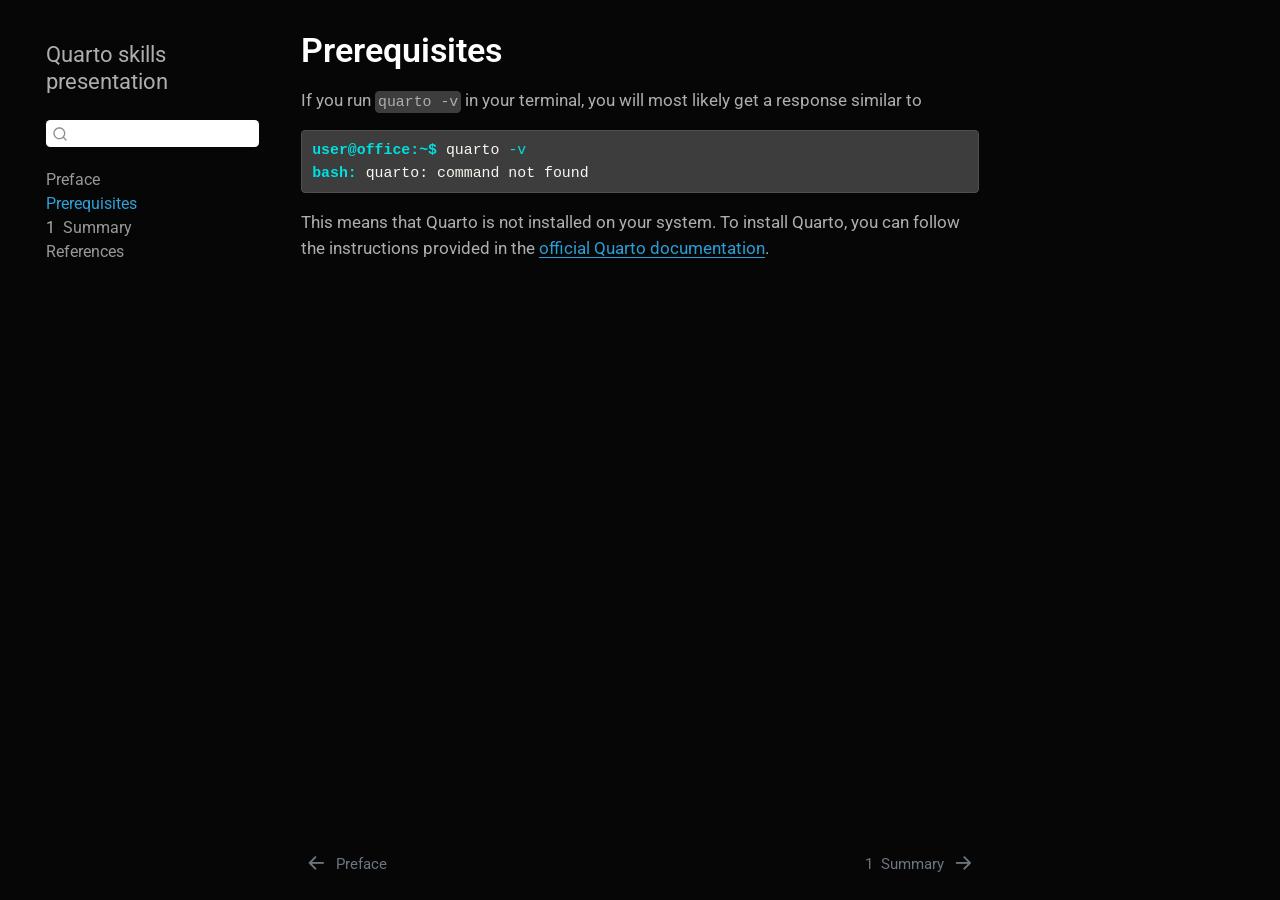
==== _book/intro.html @ 13a71983 "Add initial content for Quarto project - Created index.qmd with a preface introducing Quarto. - Adde" ====
<!DOCTYPE html>
<html xmlns="http://www.w3.org/1999/xhtml" lang="en" xml:lang="en"><head>

<meta charset="utf-8">
<meta name="generator" content="quarto-1.8.25">

<meta name="viewport" content="width=device-width, initial-scale=1.0, user-scalable=yes">


<title>Prerequisites – Quarto skills presentation</title>
<style>
code{white-space: pre-wrap;}
span.smallcaps{font-variant: small-caps;}
div.columns{display: flex; gap: min(4vw, 1.5em);}
div.column{flex: auto; overflow-x: auto;}
div.hanging-indent{margin-left: 1.5em; text-indent: -1.5em;}
ul.task-list{list-style: none;}
ul.task-list li input[type="checkbox"] {
  width: 0.8em;
  margin: 0 0.8em 0.2em -1em; /* quarto-specific, see https://github.com/quarto-dev/quarto-cli/issues/4556 */ 
  vertical-align: middle;
}
/* CSS for syntax highlighting */
html { -webkit-text-size-adjust: 100%; }
pre > code.sourceCode { white-space: pre; position: relative; }
pre > code.sourceCode > span { display: inline-block; line-height: 1.25; }
pre > code.sourceCode > span:empty { height: 1.2em; }
.sourceCode { overflow: visible; }
code.sourceCode > span { color: inherit; text-decoration: inherit; }
div.sourceCode { margin: 1em 0; }
pre.sourceCode { margin: 0; }
@media screen {
div.sourceCode { overflow: auto; }
}
@media print {
pre > code.sourceCode { white-space: pre-wrap; }
pre > code.sourceCode > span { text-indent: -5em; padding-left: 5em; }
}
pre.numberSource code
  { counter-reset: source-line 0; }
pre.numberSource code > span
  { position: relative; left: -4em; counter-increment: source-line; }
pre.numberSource code > span > a:first-child::before
  { content: counter(source-line);
    position: relative; left: -1em; text-align: right; vertical-align: baseline;
    border: none; display: inline-block;
    -webkit-touch-callout: none; -webkit-user-select: none;
    -khtml-user-select: none; -moz-user-select: none;
    -ms-user-select: none; user-select: none;
    padding: 0 4px; width: 4em;
  }
pre.numberSource { margin-left: 3em;  padding-left: 4px; }
div.sourceCode
  {   }
@media screen {
pre > code.sourceCode > span > a:first-child::before { text-decoration: underline; }
}
</style>


<script src="site_libs/quarto-nav/quarto-nav.js"></script>
<script src="site_libs/quarto-nav/headroom.min.js"></script>
<script src="site_libs/clipboard/clipboard.min.js"></script>
<script src="site_libs/quarto-search/autocomplete.umd.js"></script>
<script src="site_libs/quarto-search/fuse.min.js"></script>
<script src="site_libs/quarto-search/quarto-search.js"></script>
<meta name="quarto:offset" content="./">
<link href="./summary.html" rel="next">
<link href="./index.html" rel="prev">
<script src="site_libs/quarto-html/quarto.js" type="module"></script>
<script src="site_libs/quarto-html/tabsets/tabsets.js" type="module"></script>
<script src="site_libs/quarto-html/axe/axe-check.js" type="module"></script>
<script src="site_libs/quarto-html/popper.min.js"></script>
<script src="site_libs/quarto-html/tippy.umd.min.js"></script>
<script src="site_libs/quarto-html/anchor.min.js"></script>
<link href="site_libs/quarto-html/tippy.css" rel="stylesheet">
<link href="site_libs/quarto-html/quarto-syntax-highlighting-dark-707d8167ce6003fca903bfe2be84ab7f.css" rel="stylesheet" id="quarto-text-highlighting-styles">
<script src="site_libs/bootstrap/bootstrap.min.js"></script>
<link href="site_libs/bootstrap/bootstrap-icons.css" rel="stylesheet">
<link href="site_libs/bootstrap/bootstrap-f989f0be0083fdbf4c28dfc72193fa8f.min.css" rel="stylesheet" append-hash="true" id="quarto-bootstrap" data-mode="dark">
<script id="quarto-search-options" type="application/json">{
  "location": "sidebar",
  "copy-button": false,
  "collapse-after": 3,
  "panel-placement": "start",
  "type": "textbox",
  "limit": 50,
  "keyboard-shortcut": [
    "f",
    "/",
    "s"
  ],
  "show-item-context": false,
  "language": {
    "search-no-results-text": "No results",
    "search-matching-documents-text": "matching documents",
    "search-copy-link-title": "Copy link to search",
    "search-hide-matches-text": "Hide additional matches",
    "search-more-match-text": "more match in this document",
    "search-more-matches-text": "more matches in this document",
    "search-clear-button-title": "Clear",
    "search-text-placeholder": "",
    "search-detached-cancel-button-title": "Cancel",
    "search-submit-button-title": "Submit",
    "search-label": "Search"
  }
}</script>


</head>

<body class="nav-sidebar floating quarto-light">

<div id="quarto-search-results"></div>
  <header id="quarto-header" class="headroom fixed-top">
  <nav class="quarto-secondary-nav">
    <div class="container-fluid d-flex">
      <button type="button" class="quarto-btn-toggle btn" data-bs-toggle="collapse" role="button" data-bs-target=".quarto-sidebar-collapse-item" aria-controls="quarto-sidebar" aria-expanded="false" aria-label="Toggle sidebar navigation" onclick="if (window.quartoToggleHeadroom) { window.quartoToggleHeadroom(); }">
        <i class="bi bi-layout-text-sidebar-reverse"></i>
      </button>
        <nav class="quarto-page-breadcrumbs" aria-label="breadcrumb"><ol class="breadcrumb"><li class="breadcrumb-item"><a href="./intro.html">Prerequisites</a></li></ol></nav>
        <a class="flex-grow-1" role="navigation" data-bs-toggle="collapse" data-bs-target=".quarto-sidebar-collapse-item" aria-controls="quarto-sidebar" aria-expanded="false" aria-label="Toggle sidebar navigation" onclick="if (window.quartoToggleHeadroom) { window.quartoToggleHeadroom(); }">      
        </a>
      <button type="button" class="btn quarto-search-button" aria-label="Search" onclick="window.quartoOpenSearch();">
        <i class="bi bi-search"></i>
      </button>
    </div>
  </nav>
</header>
<!-- content -->
<div id="quarto-content" class="quarto-container page-columns page-rows-contents page-layout-article">
<!-- sidebar -->
  <nav id="quarto-sidebar" class="sidebar collapse collapse-horizontal quarto-sidebar-collapse-item sidebar-navigation floating overflow-auto">
    <div class="pt-lg-2 mt-2 text-left sidebar-header sidebar-header-stacked">
      <a href="./index.html" class="sidebar-logo-link">
      </a>
    <div class="sidebar-title mb-0 py-0">
      <a href="./">Quarto skills presentation</a> 
    </div>
      </div>
        <div class="mt-2 flex-shrink-0 align-items-center">
        <div class="sidebar-search">
        <div id="quarto-search" class="" title="Search"></div>
        </div>
        </div>
    <div class="sidebar-menu-container"> 
    <ul class="list-unstyled mt-1">
        <li class="sidebar-item">
  <div class="sidebar-item-container"> 
  <a href="./index.html" class="sidebar-item-text sidebar-link">
 <span class="menu-text">Preface</span></a>
  </div>
</li>
        <li class="sidebar-item">
  <div class="sidebar-item-container"> 
  <a href="./intro.html" class="sidebar-item-text sidebar-link active">
 <span class="menu-text">Prerequisites</span></a>
  </div>
</li>
        <li class="sidebar-item">
  <div class="sidebar-item-container"> 
  <a href="./summary.html" class="sidebar-item-text sidebar-link">
 <span class="menu-text"><span class="chapter-number">1</span>&nbsp; <span class="chapter-title">Summary</span></span></a>
  </div>
</li>
        <li class="sidebar-item">
  <div class="sidebar-item-container"> 
  <a href="./references.html" class="sidebar-item-text sidebar-link">
 <span class="menu-text">References</span></a>
  </div>
</li>
    </ul>
    </div>
</nav>
<div id="quarto-sidebar-glass" class="quarto-sidebar-collapse-item" data-bs-toggle="collapse" data-bs-target=".quarto-sidebar-collapse-item"></div>
<!-- margin-sidebar -->
    <div id="quarto-margin-sidebar" class="sidebar margin-sidebar zindex-bottom">
        
    </div>
<!-- main -->
<main class="content" id="quarto-document-content">

<header id="title-block-header" class="quarto-title-block default">
<div class="quarto-title">
<h1 class="title">Prerequisites</h1>
</div>



<div class="quarto-title-meta">

    
  
    
  </div>
  


</header>


<p>If you run <code>quarto -v</code> in your terminal, you will most likely get a response similar to</p>
<div class="code-copy-outer-scaffold"><div class="sourceCode" id="cb1"><pre class="sourceCode bash code-with-copy"><code class="sourceCode bash"><span id="cb1-1"><a href="#cb1-1" aria-hidden="true" tabindex="-1"></a><span class="ex">user@office:~$</span> quarto <span class="at">-v</span></span>
<span id="cb1-2"><a href="#cb1-2" aria-hidden="true" tabindex="-1"></a><span class="ex">bash:</span> quarto: command not found</span></code></pre></div><button title="Copy to Clipboard" class="code-copy-button"><i class="bi"></i></button></div>
<p>This means that Quarto is not installed on your system. To install Quarto, you can follow the instructions provided in the <a href="https://quarto.org/docs/get-started/">official Quarto documentation</a>.</p>



</main> <!-- /main -->
<script id="quarto-html-after-body" type="application/javascript">
  window.document.addEventListener("DOMContentLoaded", function (event) {
    const icon = "";
    const anchorJS = new window.AnchorJS();
    anchorJS.options = {
      placement: 'right',
      icon: icon
    };
    anchorJS.add('.anchored');
    const isCodeAnnotation = (el) => {
      for (const clz of el.classList) {
        if (clz.startsWith('code-annotation-')) {                     
          return true;
        }
      }
      return false;
    }
    const onCopySuccess = function(e) {
      // button target
      const button = e.trigger;
      // don't keep focus
      button.blur();
      // flash "checked"
      button.classList.add('code-copy-button-checked');
      var currentTitle = button.getAttribute("title");
      button.setAttribute("title", "Copied!");
      let tooltip;
      if (window.bootstrap) {
        button.setAttribute("data-bs-toggle", "tooltip");
        button.setAttribute("data-bs-placement", "left");
        button.setAttribute("data-bs-title", "Copied!");
        tooltip = new bootstrap.Tooltip(button, 
          { trigger: "manual", 
            customClass: "code-copy-button-tooltip",
            offset: [0, -8]});
        tooltip.show();    
      }
      setTimeout(function() {
        if (tooltip) {
          tooltip.hide();
          button.removeAttribute("data-bs-title");
          button.removeAttribute("data-bs-toggle");
          button.removeAttribute("data-bs-placement");
        }
        button.setAttribute("title", currentTitle);
        button.classList.remove('code-copy-button-checked');
      }, 1000);
      // clear code selection
      e.clearSelection();
    }
    const getTextToCopy = function(trigger) {
      const outerScaffold = trigger.parentElement.cloneNode(true);
      const codeEl = outerScaffold.querySelector('code');
      for (const childEl of codeEl.children) {
        if (isCodeAnnotation(childEl)) {
          childEl.remove();
        }
      }
      return codeEl.innerText;
    }
    const clipboard = new window.ClipboardJS('.code-copy-button:not([data-in-quarto-modal])', {
      text: getTextToCopy
    });
    clipboard.on('success', onCopySuccess);
    if (window.document.getElementById('quarto-embedded-source-code-modal')) {
      const clipboardModal = new window.ClipboardJS('.code-copy-button[data-in-quarto-modal]', {
        text: getTextToCopy,
        container: window.document.getElementById('quarto-embedded-source-code-modal')
      });
      clipboardModal.on('success', onCopySuccess);
    }
      var localhostRegex = new RegExp(/^(?:http|https):\/\/localhost\:?[0-9]*\//);
      var mailtoRegex = new RegExp(/^mailto:/);
        var filterRegex = new RegExp('/' + window.location.host + '/');
      var isInternal = (href) => {
          return filterRegex.test(href) || localhostRegex.test(href) || mailtoRegex.test(href);
      }
      // Inspect non-navigation links and adorn them if external
     var links = window.document.querySelectorAll('a[href]:not(.nav-link):not(.navbar-brand):not(.toc-action):not(.sidebar-link):not(.sidebar-item-toggle):not(.pagination-link):not(.no-external):not([aria-hidden]):not(.dropdown-item):not(.quarto-navigation-tool):not(.about-link)');
      for (var i=0; i<links.length; i++) {
        const link = links[i];
        if (!isInternal(link.href)) {
          // undo the damage that might have been done by quarto-nav.js in the case of
          // links that we want to consider external
          if (link.dataset.originalHref !== undefined) {
            link.href = link.dataset.originalHref;
          }
        }
      }
    function tippyHover(el, contentFn, onTriggerFn, onUntriggerFn) {
      const config = {
        allowHTML: true,
        maxWidth: 500,
        delay: 100,
        arrow: false,
        appendTo: function(el) {
            return el.parentElement;
        },
        interactive: true,
        interactiveBorder: 10,
        theme: 'quarto',
        placement: 'bottom-start',
      };
      if (contentFn) {
        config.content = contentFn;
      }
      if (onTriggerFn) {
        config.onTrigger = onTriggerFn;
      }
      if (onUntriggerFn) {
        config.onUntrigger = onUntriggerFn;
      }
      window.tippy(el, config); 
    }
    const noterefs = window.document.querySelectorAll('a[role="doc-noteref"]');
    for (var i=0; i<noterefs.length; i++) {
      const ref = noterefs[i];
      tippyHover(ref, function() {
        // use id or data attribute instead here
        let href = ref.getAttribute('data-footnote-href') || ref.getAttribute('href');
        try { href = new URL(href).hash; } catch {}
        const id = href.replace(/^#\/?/, "");
        const note = window.document.getElementById(id);
        if (note) {
          return note.innerHTML;
        } else {
          return "";
        }
      });
    }
    const xrefs = window.document.querySelectorAll('a.quarto-xref');
    const processXRef = (id, note) => {
      // Strip column container classes
      const stripColumnClz = (el) => {
        el.classList.remove("page-full", "page-columns");
        if (el.children) {
          for (const child of el.children) {
            stripColumnClz(child);
          }
        }
      }
      stripColumnClz(note)
      if (id === null || id.startsWith('sec-')) {
        // Special case sections, only their first couple elements
        const container = document.createElement("div");
        if (note.children && note.children.length > 2) {
          container.appendChild(note.children[0].cloneNode(true));
          for (let i = 1; i < note.children.length; i++) {
            const child = note.children[i];
            if (child.tagName === "P" && child.innerText === "") {
              continue;
            } else {
              container.appendChild(child.cloneNode(true));
              break;
            }
          }
          if (window.Quarto?.typesetMath) {
            window.Quarto.typesetMath(container);
          }
          return container.innerHTML
        } else {
          if (window.Quarto?.typesetMath) {
            window.Quarto.typesetMath(note);
          }
          return note.innerHTML;
        }
      } else {
        // Remove any anchor links if they are present
        const anchorLink = note.querySelector('a.anchorjs-link');
        if (anchorLink) {
          anchorLink.remove();
        }
        if (window.Quarto?.typesetMath) {
          window.Quarto.typesetMath(note);
        }
        if (note.classList.contains("callout")) {
          return note.outerHTML;
        } else {
          return note.innerHTML;
        }
      }
    }
    for (var i=0; i<xrefs.length; i++) {
      const xref = xrefs[i];
      tippyHover(xref, undefined, function(instance) {
        instance.disable();
        let url = xref.getAttribute('href');
        let hash = undefined; 
        if (url.startsWith('#')) {
          hash = url;
        } else {
          try { hash = new URL(url).hash; } catch {}
        }
        if (hash) {
          const id = hash.replace(/^#\/?/, "");
          const note = window.document.getElementById(id);
          if (note !== null) {
            try {
              const html = processXRef(id, note.cloneNode(true));
              instance.setContent(html);
            } finally {
              instance.enable();
              instance.show();
            }
          } else {
            // See if we can fetch this
            fetch(url.split('#')[0])
            .then(res => res.text())
            .then(html => {
              const parser = new DOMParser();
              const htmlDoc = parser.parseFromString(html, "text/html");
              const note = htmlDoc.getElementById(id);
              if (note !== null) {
                const html = processXRef(id, note);
                instance.setContent(html);
              } 
            }).finally(() => {
              instance.enable();
              instance.show();
            });
          }
        } else {
          // See if we can fetch a full url (with no hash to target)
          // This is a special case and we should probably do some content thinning / targeting
          fetch(url)
          .then(res => res.text())
          .then(html => {
            const parser = new DOMParser();
            const htmlDoc = parser.parseFromString(html, "text/html");
            const note = htmlDoc.querySelector('main.content');
            if (note !== null) {
              // This should only happen for chapter cross references
              // (since there is no id in the URL)
              // remove the first header
              if (note.children.length > 0 && note.children[0].tagName === "HEADER") {
                note.children[0].remove();
              }
              const html = processXRef(null, note);
              instance.setContent(html);
            } 
          }).finally(() => {
            instance.enable();
            instance.show();
          });
        }
      }, function(instance) {
      });
    }
        let selectedAnnoteEl;
        const selectorForAnnotation = ( cell, annotation) => {
          let cellAttr = 'data-code-cell="' + cell + '"';
          let lineAttr = 'data-code-annotation="' +  annotation + '"';
          const selector = 'span[' + cellAttr + '][' + lineAttr + ']';
          return selector;
        }
        const selectCodeLines = (annoteEl) => {
          const doc = window.document;
          const targetCell = annoteEl.getAttribute("data-target-cell");
          const targetAnnotation = annoteEl.getAttribute("data-target-annotation");
          const annoteSpan = window.document.querySelector(selectorForAnnotation(targetCell, targetAnnotation));
          const lines = annoteSpan.getAttribute("data-code-lines").split(",");
          const lineIds = lines.map((line) => {
            return targetCell + "-" + line;
          })
          let top = null;
          let height = null;
          let parent = null;
          if (lineIds.length > 0) {
              //compute the position of the single el (top and bottom and make a div)
              const el = window.document.getElementById(lineIds[0]);
              top = el.offsetTop;
              height = el.offsetHeight;
              parent = el.parentElement.parentElement;
            if (lineIds.length > 1) {
              const lastEl = window.document.getElementById(lineIds[lineIds.length - 1]);
              const bottom = lastEl.offsetTop + lastEl.offsetHeight;
              height = bottom - top;
            }
            if (top !== null && height !== null && parent !== null) {
              // cook up a div (if necessary) and position it 
              let div = window.document.getElementById("code-annotation-line-highlight");
              if (div === null) {
                div = window.document.createElement("div");
                div.setAttribute("id", "code-annotation-line-highlight");
                div.style.position = 'absolute';
                parent.appendChild(div);
              }
              div.style.top = top - 2 + "px";
              div.style.height = height + 4 + "px";
              div.style.left = 0;
              let gutterDiv = window.document.getElementById("code-annotation-line-highlight-gutter");
              if (gutterDiv === null) {
                gutterDiv = window.document.createElement("div");
                gutterDiv.setAttribute("id", "code-annotation-line-highlight-gutter");
                gutterDiv.style.position = 'absolute';
                const codeCell = window.document.getElementById(targetCell);
                const gutter = codeCell.querySelector('.code-annotation-gutter');
                gutter.appendChild(gutterDiv);
              }
              gutterDiv.style.top = top - 2 + "px";
              gutterDiv.style.height = height + 4 + "px";
            }
            selectedAnnoteEl = annoteEl;
          }
        };
        const unselectCodeLines = () => {
          const elementsIds = ["code-annotation-line-highlight", "code-annotation-line-highlight-gutter"];
          elementsIds.forEach((elId) => {
            const div = window.document.getElementById(elId);
            if (div) {
              div.remove();
            }
          });
          selectedAnnoteEl = undefined;
        };
          // Handle positioning of the toggle
      window.addEventListener(
        "resize",
        throttle(() => {
          elRect = undefined;
          if (selectedAnnoteEl) {
            selectCodeLines(selectedAnnoteEl);
          }
        }, 10)
      );
      function throttle(fn, ms) {
      let throttle = false;
      let timer;
        return (...args) => {
          if(!throttle) { // first call gets through
              fn.apply(this, args);
              throttle = true;
          } else { // all the others get throttled
              if(timer) clearTimeout(timer); // cancel #2
              timer = setTimeout(() => {
                fn.apply(this, args);
                timer = throttle = false;
              }, ms);
          }
        };
      }
        // Attach click handler to the DT
        const annoteDls = window.document.querySelectorAll('dt[data-target-cell]');
        for (const annoteDlNode of annoteDls) {
          annoteDlNode.addEventListener('click', (event) => {
            const clickedEl = event.target;
            if (clickedEl !== selectedAnnoteEl) {
              unselectCodeLines();
              const activeEl = window.document.querySelector('dt[data-target-cell].code-annotation-active');
              if (activeEl) {
                activeEl.classList.remove('code-annotation-active');
              }
              selectCodeLines(clickedEl);
              clickedEl.classList.add('code-annotation-active');
            } else {
              // Unselect the line
              unselectCodeLines();
              clickedEl.classList.remove('code-annotation-active');
            }
          });
        }
    const findCites = (el) => {
      const parentEl = el.parentElement;
      if (parentEl) {
        const cites = parentEl.dataset.cites;
        if (cites) {
          return {
            el,
            cites: cites.split(' ')
          };
        } else {
          return findCites(el.parentElement)
        }
      } else {
        return undefined;
      }
    };
    var bibliorefs = window.document.querySelectorAll('a[role="doc-biblioref"]');
    for (var i=0; i<bibliorefs.length; i++) {
      const ref = bibliorefs[i];
      const citeInfo = findCites(ref);
      if (citeInfo) {
        tippyHover(citeInfo.el, function() {
          var popup = window.document.createElement('div');
          citeInfo.cites.forEach(function(cite) {
            var citeDiv = window.document.createElement('div');
            citeDiv.classList.add('hanging-indent');
            citeDiv.classList.add('csl-entry');
            var biblioDiv = window.document.getElementById('ref-' + cite);
            if (biblioDiv) {
              citeDiv.innerHTML = biblioDiv.innerHTML;
            }
            popup.appendChild(citeDiv);
          });
          return popup.innerHTML;
        });
      }
    }
  });
  </script>
<nav class="page-navigation">
  <div class="nav-page nav-page-previous">
      <a href="./index.html" class="pagination-link" aria-label="Preface">
        <i class="bi bi-arrow-left-short"></i> <span class="nav-page-text">Preface</span>
      </a>          
  </div>
  <div class="nav-page nav-page-next">
      <a href="./summary.html" class="pagination-link" aria-label="Summary">
        <span class="nav-page-text"><span class="chapter-number">1</span>&nbsp; <span class="chapter-title">Summary</span></span> <i class="bi bi-arrow-right-short"></i>
      </a>
  </div>
</nav>
</div> <!-- /content -->




</body></html>
---- _book/site_libs/quarto-html/tippy.css ----
.tippy-box[data-animation=fade][data-state=hidden]{opacity:0}[data-tippy-root]{max-width:calc(100vw - 10px)}.tippy-box{position:relative;background-color:#333;color:#fff;border-radius:4px;font-size:14px;line-height:1.4;white-space:normal;outline:0;transition-property:transform,visibility,opacity}.tippy-box[data-placement^=top]>.tippy-arrow{bottom:0}.tippy-box[data-placement^=top]>.tippy-arrow:before{bottom:-7px;left:0;border-width:8px 8px 0;border-top-color:initial;transform-origin:center top}.tippy-box[data-placement^=bottom]>.tippy-arrow{top:0}.tippy-box[data-placement^=bottom]>.tippy-arrow:before{top:-7px;left:0;border-width:0 8px 8px;border-bottom-color:initial;transform-origin:center bottom}.tippy-box[data-placement^=left]>.tippy-arrow{right:0}.tippy-box[data-placement^=left]>.tippy-arrow:before{border-width:8px 0 8px 8px;border-left-color:initial;right:-7px;transform-origin:center left}.tippy-box[data-placement^=right]>.tippy-arrow{left:0}.tippy-box[data-placement^=right]>.tippy-arrow:before{left:-7px;border-width:8px 8px 8px 0;border-right-color:initial;transform-origin:center right}.tippy-box[data-inertia][data-state=visible]{transition-timing-function:cubic-bezier(.54,1.5,.38,1.11)}.tippy-arrow{width:16px;height:16px;color:#333}.tippy-arrow:before{content:"";position:absolute;border-color:transparent;border-style:solid}.tippy-content{position:relative;padding:5px 9px;z-index:1}
---- _book/site_libs/quarto-html/quarto-syntax-highlighting-dark-707d8167ce6003fca903bfe2be84ab7f.css ----
/* quarto syntax highlight colors */
:root {
  --quarto-hl-al-color: #f07178;
  --quarto-hl-an-color: #d4d0ab;
  --quarto-hl-at-color: #00e0e0;
  --quarto-hl-bn-color: #d4d0ab;
  --quarto-hl-bu-color: #abe338;
  --quarto-hl-ch-color: #abe338;
  --quarto-hl-co-color: #f8f8f2;
  --quarto-hl-cv-color: #ffd700;
  --quarto-hl-cn-color: #ffd700;
  --quarto-hl-cf-color: #ffa07a;
  --quarto-hl-dt-color: #ffa07a;
  --quarto-hl-dv-color: #d4d0ab;
  --quarto-hl-do-color: #f8f8f2;
  --quarto-hl-er-color: #f07178;
  --quarto-hl-ex-color: #00e0e0;
  --quarto-hl-fl-color: #d4d0ab;
  --quarto-hl-fu-color: #ffa07a;
  --quarto-hl-im-color: #abe338;
  --quarto-hl-in-color: #d4d0ab;
  --quarto-hl-kw-color: #ffa07a;
  --quarto-hl-op-color: #ffa07a;
  --quarto-hl-ot-color: #00e0e0;
  --quarto-hl-pp-color: #dcc6e0;
  --quarto-hl-re-color: #00e0e0;
  --quarto-hl-sc-color: #abe338;
  --quarto-hl-ss-color: #abe338;
  --quarto-hl-st-color: #abe338;
  --quarto-hl-va-color: #00e0e0;
  --quarto-hl-vs-color: #abe338;
  --quarto-hl-wa-color: #dcc6e0;
}

/* other quarto variables */
:root {
  --quarto-font-monospace: SFMono-Regular, Menlo, Monaco, Consolas, "Liberation Mono", "Courier New", monospace;
}

/* syntax highlight based on Pandoc's rules */
pre > code.sourceCode > span {
  color: #f8f8f2;
}

code.sourceCode > span {
  color: #f8f8f2;
}

div.sourceCode,
div.sourceCode pre.sourceCode {
  color: #f8f8f2;
}

/* Normal */
code span {
  color: #f8f8f2;
}

/* Alert */
code span.al {
  color: #f07178;
}

/* Annotation */
code span.an {
  color: #d4d0ab;
}

/* Attribute */
code span.at {
  color: #00e0e0;
}

/* BaseN */
code span.bn {
  color: #d4d0ab;
}

/* BuiltIn */
code span.bu {
  color: #abe338;
}

/* ControlFlow */
code span.cf {
  font-weight: bold;
  color: #ffa07a;
}

/* Char */
code span.ch {
  color: #abe338;
}

/* Constant */
code span.cn {
  color: #ffd700;
}

/* Comment */
code span.co {
  font-style: italic;
  color: #f8f8f2;
}

/* CommentVar */
code span.cv {
  color: #ffd700;
}

/* Documentation */
code span.do {
  color: #f8f8f2;
}

/* DataType */
code span.dt {
  color: #ffa07a;
}

/* DecVal */
code span.dv {
  color: #d4d0ab;
}

/* Error */
code span.er {
  color: #f07178;
  text-decoration: underline;
}

/* Extension */
code span.ex {
  font-weight: bold;
  color: #00e0e0;
}

/* Float */
code span.fl {
  color: #d4d0ab;
}

/* Function */
code span.fu {
  color: #ffa07a;
}

/* Import */
code span.im {
  color: #abe338;
}

/* Information */
code span.in {
  color: #d4d0ab;
}

/* Keyword */
code span.kw {
  font-weight: bold;
  color: #ffa07a;
}

/* Operator */
code span.op {
  color: #ffa07a;
}

/* Other */
code span.ot {
  color: #00e0e0;
}

/* Preprocessor */
code span.pp {
  color: #dcc6e0;
}

/* RegionMarker */
code span.re {
  background-color: #f8f8f2;
  color: #00e0e0;
}

/* SpecialChar */
code span.sc {
  color: #abe338;
}

/* SpecialString */
code span.ss {
  color: #abe338;
}

/* String */
code span.st {
  color: #abe338;
}

/* Variable */
code span.va {
  color: #00e0e0;
}

/* VerbatimString */
code span.vs {
  color: #abe338;
}

/* Warning */
code span.wa {
  color: #dcc6e0;
}

.prevent-inlining {
  content: "</";
}

/*# sourceMappingURL=f5ab3bb6f5ded8da9f12dd3a91d3da26.css.map */
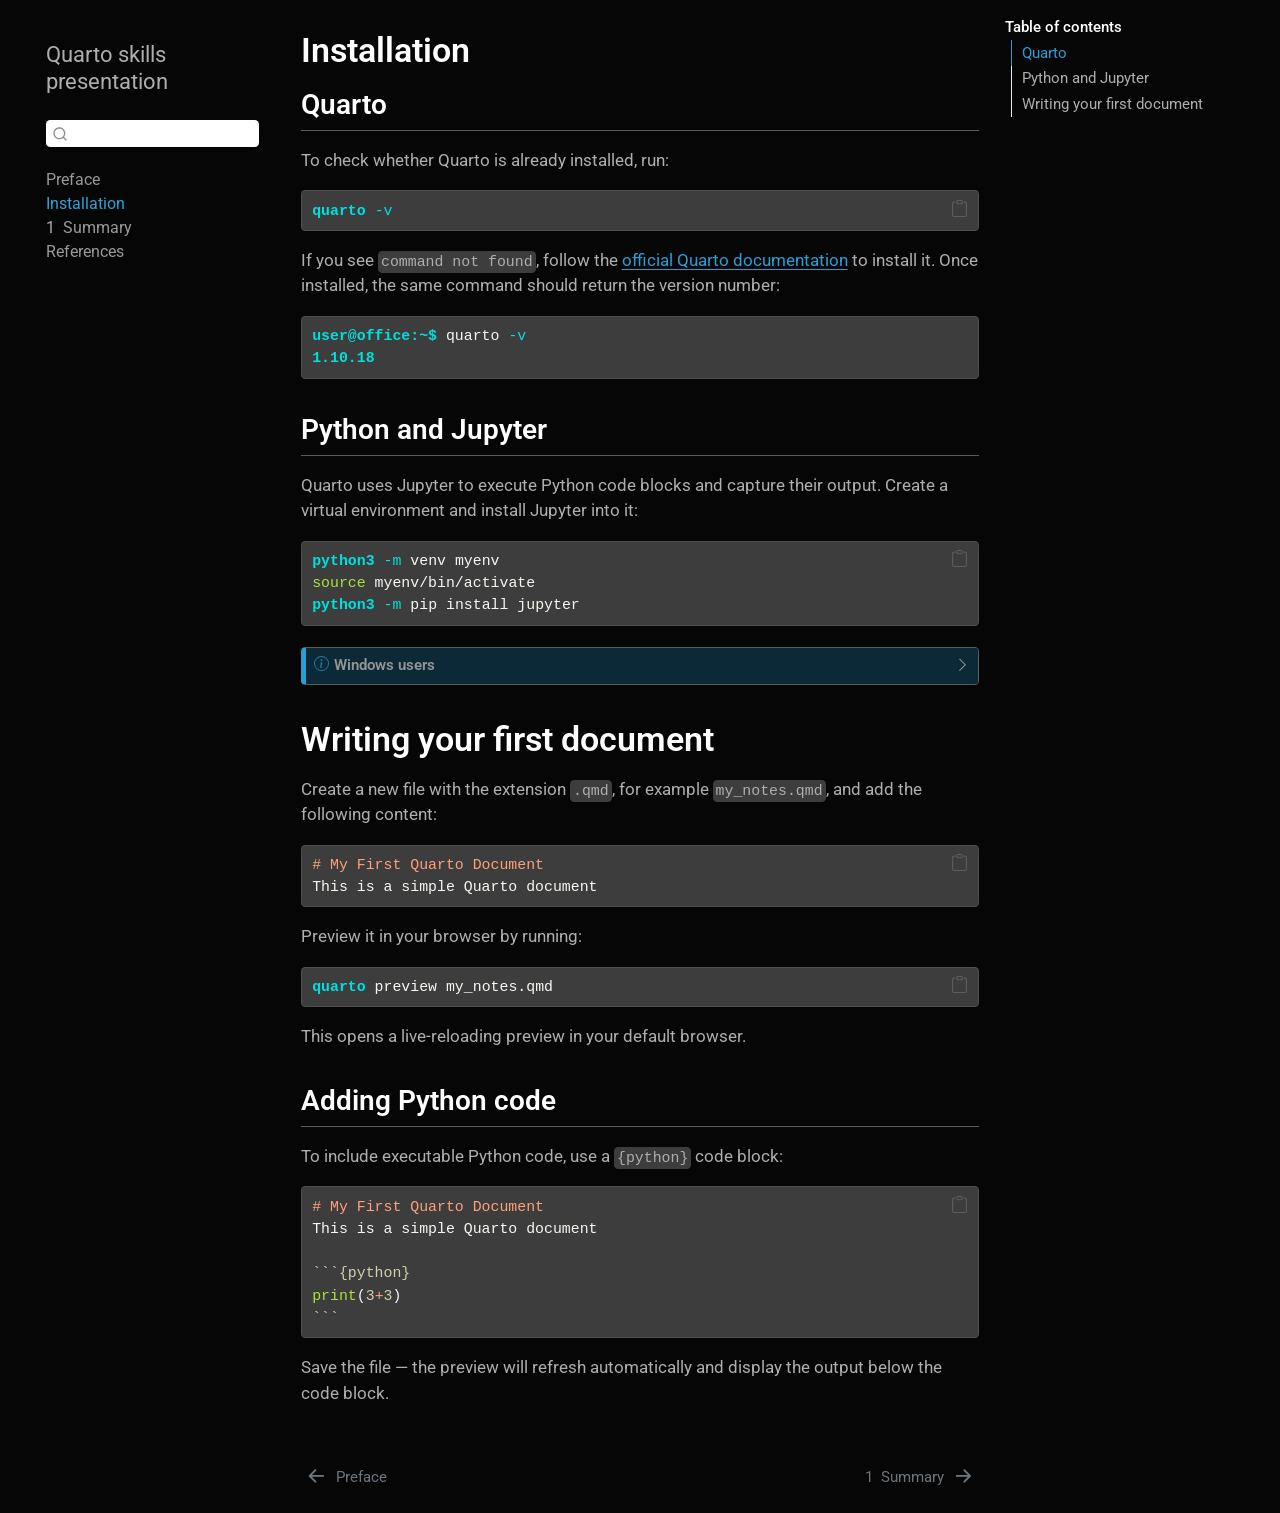
==== commit a38e9196: "Add styles to hide code copy buttons for non-copyable code blocks - Introduced a new CSS rule to hid" ====
--- a/_book/intro.html
+++ b/_book/intro.html
@@ -7,7 +7,7 @@
 <meta name="viewport" content="width=device-width, initial-scale=1.0, user-scalable=yes">
 
 
-<title>Prerequisites – Quarto skills presentation</title>
+<title>Installation – Quarto skills presentation</title>
 <style>
 code{white-space: pre-wrap;}
 span.smallcaps{font-variant: small-caps;}
@@ -77,7 +77,7 @@
 <link href="site_libs/quarto-html/quarto-syntax-highlighting-dark-707d8167ce6003fca903bfe2be84ab7f.css" rel="stylesheet" id="quarto-text-highlighting-styles">
 <script src="site_libs/bootstrap/bootstrap.min.js"></script>
 <link href="site_libs/bootstrap/bootstrap-icons.css" rel="stylesheet">
-<link href="site_libs/bootstrap/bootstrap-f989f0be0083fdbf4c28dfc72193fa8f.min.css" rel="stylesheet" append-hash="true" id="quarto-bootstrap" data-mode="dark">
+<link href="site_libs/bootstrap/bootstrap-5d69478a6298c80ab6194bbe8a970f42.min.css" rel="stylesheet" append-hash="true" id="quarto-bootstrap" data-mode="dark">
 <script id="quarto-search-options" type="application/json">{
   "location": "sidebar",
   "copy-button": false,
@@ -107,6 +107,7 @@
 }</script>
 
 
+<link rel="stylesheet" href="styles.css">
 </head>
 
 <body class="nav-sidebar floating quarto-light">
@@ -118,7 +119,7 @@
       <button type="button" class="quarto-btn-toggle btn" data-bs-toggle="collapse" role="button" data-bs-target=".quarto-sidebar-collapse-item" aria-controls="quarto-sidebar" aria-expanded="false" aria-label="Toggle sidebar navigation" onclick="if (window.quartoToggleHeadroom) { window.quartoToggleHeadroom(); }">
         <i class="bi bi-layout-text-sidebar-reverse"></i>
       </button>
-        <nav class="quarto-page-breadcrumbs" aria-label="breadcrumb"><ol class="breadcrumb"><li class="breadcrumb-item"><a href="./intro.html">Prerequisites</a></li></ol></nav>
+        <nav class="quarto-page-breadcrumbs" aria-label="breadcrumb"><ol class="breadcrumb"><li class="breadcrumb-item"><a href="./intro.html">Installation</a></li></ol></nav>
         <a class="flex-grow-1" role="navigation" data-bs-toggle="collapse" data-bs-target=".quarto-sidebar-collapse-item" aria-controls="quarto-sidebar" aria-expanded="false" aria-label="Toggle sidebar navigation" onclick="if (window.quartoToggleHeadroom) { window.quartoToggleHeadroom(); }">      
         </a>
       <button type="button" class="btn quarto-search-button" aria-label="Search" onclick="window.quartoOpenSearch();">
@@ -154,7 +155,7 @@
         <li class="sidebar-item">
   <div class="sidebar-item-container"> 
   <a href="./intro.html" class="sidebar-item-text sidebar-link active">
- <span class="menu-text">Prerequisites</span></a>
+ <span class="menu-text">Installation</span></a>
   </div>
 </li>
         <li class="sidebar-item">
@@ -174,15 +175,26 @@
 </nav>
 <div id="quarto-sidebar-glass" class="quarto-sidebar-collapse-item" data-bs-toggle="collapse" data-bs-target=".quarto-sidebar-collapse-item"></div>
 <!-- margin-sidebar -->
-    <div id="quarto-margin-sidebar" class="sidebar margin-sidebar zindex-bottom">
-        
+    <div id="quarto-margin-sidebar" class="sidebar margin-sidebar">
+        <nav id="TOC" role="doc-toc" class="toc-active">
+    <h2 id="toc-title">Table of contents</h2>
+   
+  <ul>
+  <li><a href="#quarto" id="toc-quarto" class="nav-link active" data-scroll-target="#quarto">Quarto</a></li>
+  <li><a href="#python-and-jupyter" id="toc-python-and-jupyter" class="nav-link" data-scroll-target="#python-and-jupyter">Python and Jupyter</a></li>
+  <li><a href="#writing-your-first-document" id="toc-writing-your-first-document" class="nav-link" data-scroll-target="#writing-your-first-document">Writing your first document</a>
+  <ul class="collapse">
+  <li><a href="#adding-python-code" id="toc-adding-python-code" class="nav-link" data-scroll-target="#adding-python-code">Adding Python code</a></li>
+  </ul></li>
+  </ul>
+</nav>
     </div>
 <!-- main -->
 <main class="content" id="quarto-document-content">
 
 <header id="title-block-header" class="quarto-title-block default">
 <div class="quarto-title">
-<h1 class="title">Prerequisites</h1>
+<h1 class="title">Installation</h1>
 </div>
 
 
@@ -199,12 +211,65 @@
 </header>
 
 
-<p>If you run <code>quarto -v</code> in your terminal, you will most likely get a response similar to</p>
-<div class="code-copy-outer-scaffold"><div class="sourceCode" id="cb1"><pre class="sourceCode bash code-with-copy"><code class="sourceCode bash"><span id="cb1-1"><a href="#cb1-1" aria-hidden="true" tabindex="-1"></a><span class="ex">user@office:~$</span> quarto <span class="at">-v</span></span>
-<span id="cb1-2"><a href="#cb1-2" aria-hidden="true" tabindex="-1"></a><span class="ex">bash:</span> quarto: command not found</span></code></pre></div><button title="Copy to Clipboard" class="code-copy-button"><i class="bi"></i></button></div>
-<p>This means that Quarto is not installed on your system. To install Quarto, you can follow the instructions provided in the <a href="https://quarto.org/docs/get-started/">official Quarto documentation</a>.</p>
-
-
+<section id="quarto" class="level2">
+<h2 class="anchored" data-anchor-id="quarto">Quarto</h2>
+<p>To check whether Quarto is already installed, run:</p>
+<div class="code-copy-outer-scaffold"><div class="sourceCode" id="cb1"><pre class="sourceCode bash code-with-copy"><code class="sourceCode bash"><span id="cb1-1"><a href="#cb1-1" aria-hidden="true" tabindex="-1"></a><span class="ex">quarto</span> <span class="at">-v</span></span></code></pre></div><button title="Copy to Clipboard" class="code-copy-button"><i class="bi"></i></button></div>
+<p>If you see <code>command not found</code>, follow the <a href="https://quarto.org/docs/get-started/">official Quarto documentation</a> to install it. Once installed, the same command should return the version number:</p>
+<div data-code-copy="false">
+<div class="code-copy-outer-scaffold"><div class="sourceCode" id="cb2"><pre class="sourceCode bash code-with-copy"><code class="sourceCode bash"><span id="cb2-1"><a href="#cb2-1" aria-hidden="true" tabindex="-1"></a><span class="ex">user@office:~$</span> quarto <span class="at">-v</span></span>
+<span id="cb2-2"><a href="#cb2-2" aria-hidden="true" tabindex="-1"></a><span class="ex">1.10.18</span></span></code></pre></div><button title="Copy to Clipboard" class="code-copy-button"><i class="bi"></i></button></div>
+</div>
+</section>
+<section id="python-and-jupyter" class="level2">
+<h2 class="anchored" data-anchor-id="python-and-jupyter">Python and Jupyter</h2>
+<p>Quarto uses Jupyter to execute Python code blocks and capture their output. Create a virtual environment and install Jupyter into it:</p>
+<div class="code-copy-outer-scaffold"><div class="sourceCode" id="cb3"><pre class="sourceCode bash code-with-copy"><code class="sourceCode bash"><span id="cb3-1"><a href="#cb3-1" aria-hidden="true" tabindex="-1"></a><span class="ex">python3</span> <span class="at">-m</span> venv myenv</span>
+<span id="cb3-2"><a href="#cb3-2" aria-hidden="true" tabindex="-1"></a><span class="bu">source</span> myenv/bin/activate</span>
+<span id="cb3-3"><a href="#cb3-3" aria-hidden="true" tabindex="-1"></a><span class="ex">python3</span> <span class="at">-m</span> pip install jupyter</span></code></pre></div><button title="Copy to Clipboard" class="code-copy-button"><i class="bi"></i></button></div>
+<div class="callout callout-style-default callout-note callout-titled" title="Windows users">
+<div class="callout-header d-flex align-content-center collapsed" data-bs-toggle="collapse" data-bs-target=".callout-1-contents" aria-controls="callout-1" aria-expanded="false" aria-label="Toggle callout">
+<div class="callout-icon-container">
+<i class="callout-icon"></i>
+</div>
+<div class="callout-title-container flex-fill">
+<span class="screen-reader-only">Note</span>Windows users
+</div>
+<div class="callout-btn-toggle d-inline-block border-0 py-1 ps-1 pe-0 float-end"><i class="callout-toggle"></i></div>
+</div>
+<div id="callout-1" class="callout-1-contents callout-collapse collapse">
+<div class="callout-body-container callout-body">
+<p>Activate the virtual environment in PowerShell with:</p>
+<div class="code-copy-outer-scaffold"><div class="sourceCode" id="cb4"><pre class="sourceCode powershell code-with-copy"><code class="sourceCode powershell"><span id="cb4-1"><a href="#cb4-1" aria-hidden="true" tabindex="-1"></a>myenv\Scripts\Activate<span class="op">.</span><span class="fu">ps1</span></span></code></pre></div><button title="Copy to Clipboard" class="code-copy-button"><i class="bi"></i></button></div>
+<p>or in Command Prompt with:</p>
+<div class="code-copy-outer-scaffold"><div class="sourceCode" id="cb5"><pre class="sourceCode cmd code-with-copy"><code class="sourceCode dosbat"><span id="cb5-1"><a href="#cb5-1" aria-hidden="true" tabindex="-1"></a>myenv\Scripts\activate.bat</span></code></pre></div><button title="Copy to Clipboard" class="code-copy-button"><i class="bi"></i></button></div>
+<p>Then install Jupyter the same way: <code>python3 -m pip install jupyter</code></p>
+</div>
+</div>
+</div>
+</section>
+<section id="writing-your-first-document" class="level1">
+<h1>Writing your first document</h1>
+<p>Create a new file with the extension <code>.qmd</code>, for example <code>my_notes.qmd</code>, and add the following content:</p>
+<div class="code-copy-outer-scaffold"><div class="sourceCode" id="cb6"><pre class="sourceCode markdown code-with-copy"><code class="sourceCode markdown"><span id="cb6-1"><a href="#cb6-1" aria-hidden="true" tabindex="-1"></a><span class="fu"># My First Quarto Document</span></span>
+<span id="cb6-2"><a href="#cb6-2" aria-hidden="true" tabindex="-1"></a>This is a simple Quarto document</span></code></pre></div><button title="Copy to Clipboard" class="code-copy-button"><i class="bi"></i></button></div>
+<p>Preview it in your browser by running:</p>
+<div class="code-copy-outer-scaffold"><div class="sourceCode" id="cb7"><pre class="sourceCode bash code-with-copy"><code class="sourceCode bash"><span id="cb7-1"><a href="#cb7-1" aria-hidden="true" tabindex="-1"></a><span class="ex">quarto</span> preview my_notes.qmd</span></code></pre></div><button title="Copy to Clipboard" class="code-copy-button"><i class="bi"></i></button></div>
+<p>This opens a live-reloading preview in your default browser.</p>
+<section id="adding-python-code" class="level2">
+<h2 class="anchored" data-anchor-id="adding-python-code">Adding Python code</h2>
+<p>To include executable Python code, use a <code>{python}</code> code block:</p>
+<div class="code-copy-outer-scaffold"><div class="sourceCode" id="cb8"><pre class="sourceCode markdown code-with-copy"><code class="sourceCode markdown"><span id="cb8-1"><a href="#cb8-1" aria-hidden="true" tabindex="-1"></a><span class="fu"># My First Quarto Document</span></span>
+<span id="cb8-2"><a href="#cb8-2" aria-hidden="true" tabindex="-1"></a>This is a simple Quarto document</span>
+<span id="cb8-3"><a href="#cb8-3" aria-hidden="true" tabindex="-1"></a></span>
+<span id="cb8-4"><a href="#cb8-4" aria-hidden="true" tabindex="-1"></a><span class="in">```{python}</span></span>
+<span id="cb8-5"><a href="#cb8-5" aria-hidden="true" tabindex="-1"></a><span class="bu">print</span>(<span class="dv">3</span><span class="op">+</span><span class="dv">3</span>)</span>
+<span id="cb8-6"><a href="#cb8-6" aria-hidden="true" tabindex="-1"></a><span class="in">```</span></span></code></pre></div><button title="Copy to Clipboard" class="code-copy-button"><i class="bi"></i></button></div>
+<p>Save the file — the preview will refresh automatically and display the output below the code block.</p>
+
+
+</section>
+</section>
 
 </main> <!-- /main -->
 <script id="quarto-html-after-body" type="application/javascript">
--- a/_book/styles.css
+++ b/_book/styles.css
@@ -0,0 +1,3 @@
+div[data-code-copy="false"] button.code-copy-button {
+  display: none;
+}
